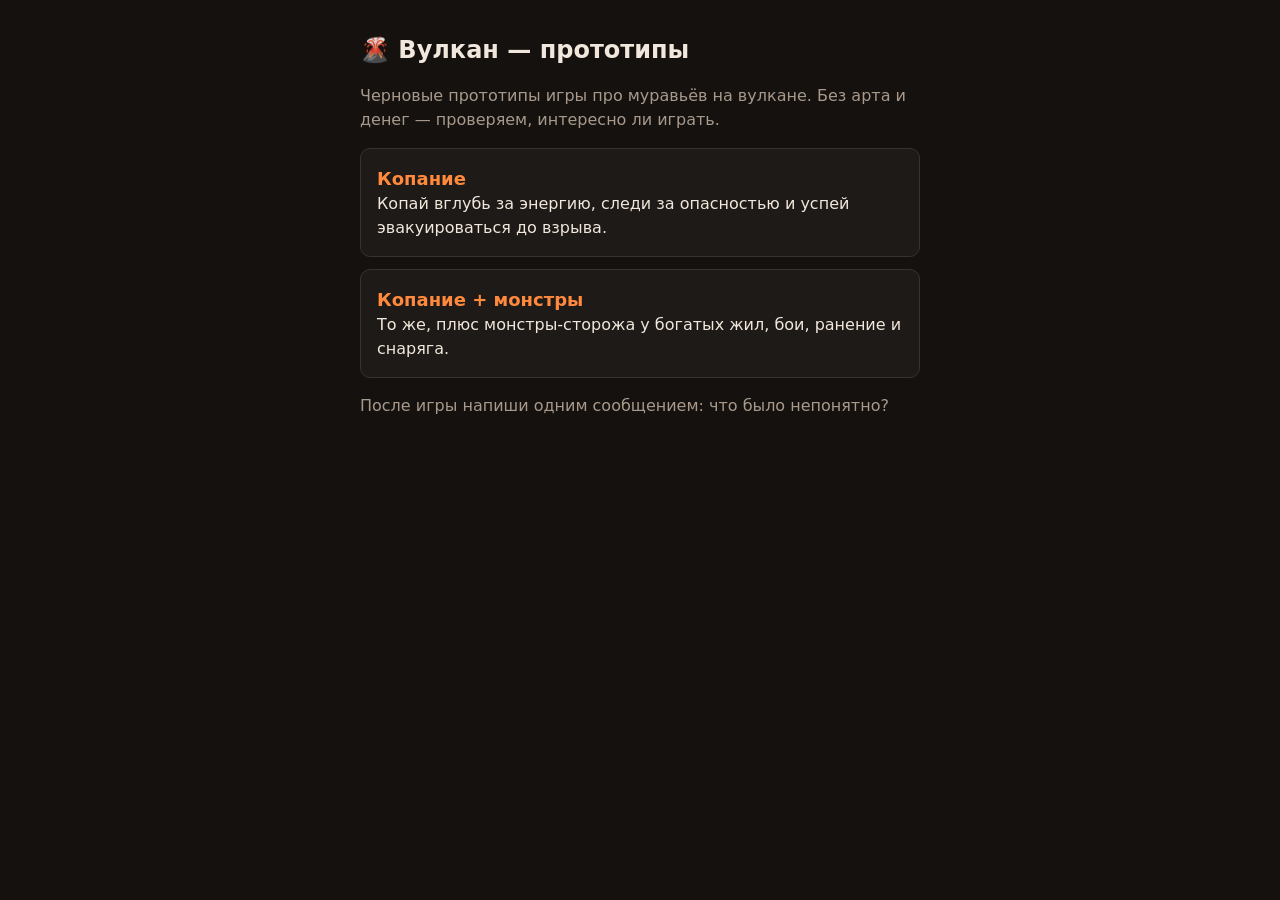
==== index.html @ 86d126c7 "feat: публичные прототипы Volcano Ants (копание, монстры) Копия из prototypes/dig-concept/prototype." ====
<!doctype html>
<html lang="ru">
<head>
<meta charset="utf-8">
<meta name="viewport" content="width=device-width, initial-scale=1">
<title>Вулкан — прототипы</title>
<style>
  body { margin: 0; background: #14110f; color: #f1e7dc; font: 16px/1.5 system-ui, -apple-system, "Segoe UI", sans-serif; }
  main { max-width: 560px; margin: 0 auto; padding: 32px 16px; }
  h1 { font-size: 24px; margin: 0 0 8px; }
  p { color: #a8998b; }
  a.card { display: block; background: #1e1a17; border: 1px solid #3a322c; border-radius: 10px; padding: 16px; margin: 12px 0; color: #f1e7dc; text-decoration: none; }
  a.card:hover { border-color: #ff8a3d; }
  a.card b { color: #ff8a3d; font-size: 18px; }
</style>
</head>
<body>
<main>
  <h1>🌋 Вулкан — прототипы</h1>
  <p>Черновые прототипы игры про муравьёв на вулкане. Без арта и денег — проверяем, интересно ли играть.</p>
  <a class="card" href="dig.html"><b>Копание</b><br>Копай вглубь за энергию, следи за опасностью и успей эвакуироваться до взрыва.</a>
  <a class="card" href="monsters.html"><b>Копание + монстры</b><br>То же, плюс монстры-сторожа у богатых жил, бои, ранение и снаряга.</a>
  <p>После игры напиши одним сообщением: что было непонятно?</p>
</main>
</body>
</html>
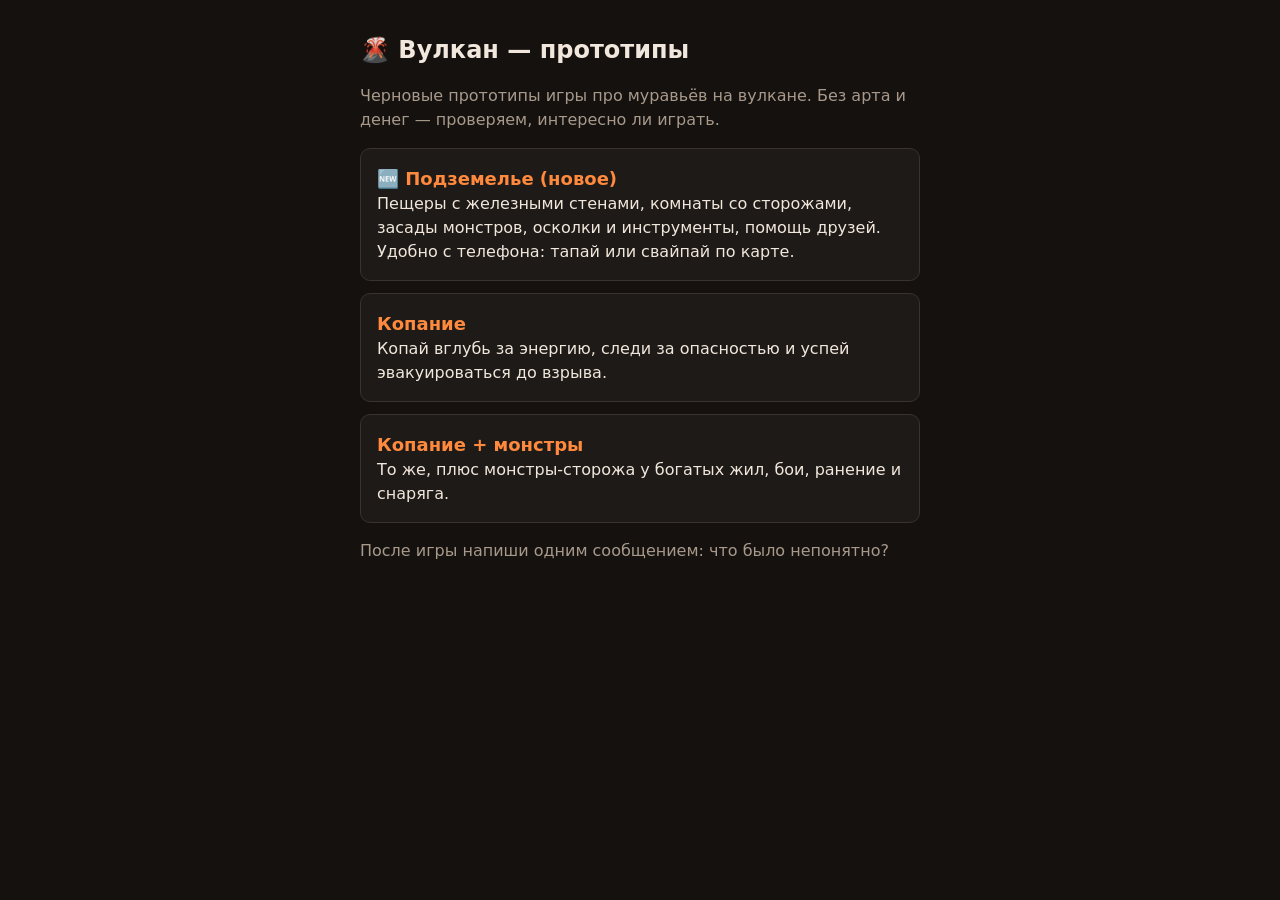
==== commit 8a3f2e9c: "feat: прототип v5 «Подземелье» с мобильным управлением Пещеры, железные стены, комнаты со сторожами," ====
--- a/index.html
+++ b/index.html
@@ -18,6 +18,7 @@
 <main>
   <h1>🌋 Вулкан — прототипы</h1>
   <p>Черновые прототипы игры про муравьёв на вулкане. Без арта и денег — проверяем, интересно ли играть.</p>
+  <a class="card" href="dungeon.html"><b>🆕 Подземелье (новое)</b><br>Пещеры с железными стенами, комнаты со сторожами, засады монстров, осколки и инструменты, помощь друзей. Удобно с телефона: тапай или свайпай по карте.</a>
   <a class="card" href="dig.html"><b>Копание</b><br>Копай вглубь за энергию, следи за опасностью и успей эвакуироваться до взрыва.</a>
   <a class="card" href="monsters.html"><b>Копание + монстры</b><br>То же, плюс монстры-сторожа у богатых жил, бои, ранение и снаряга.</a>
   <p>После игры напиши одним сообщением: что было непонятно?</p>
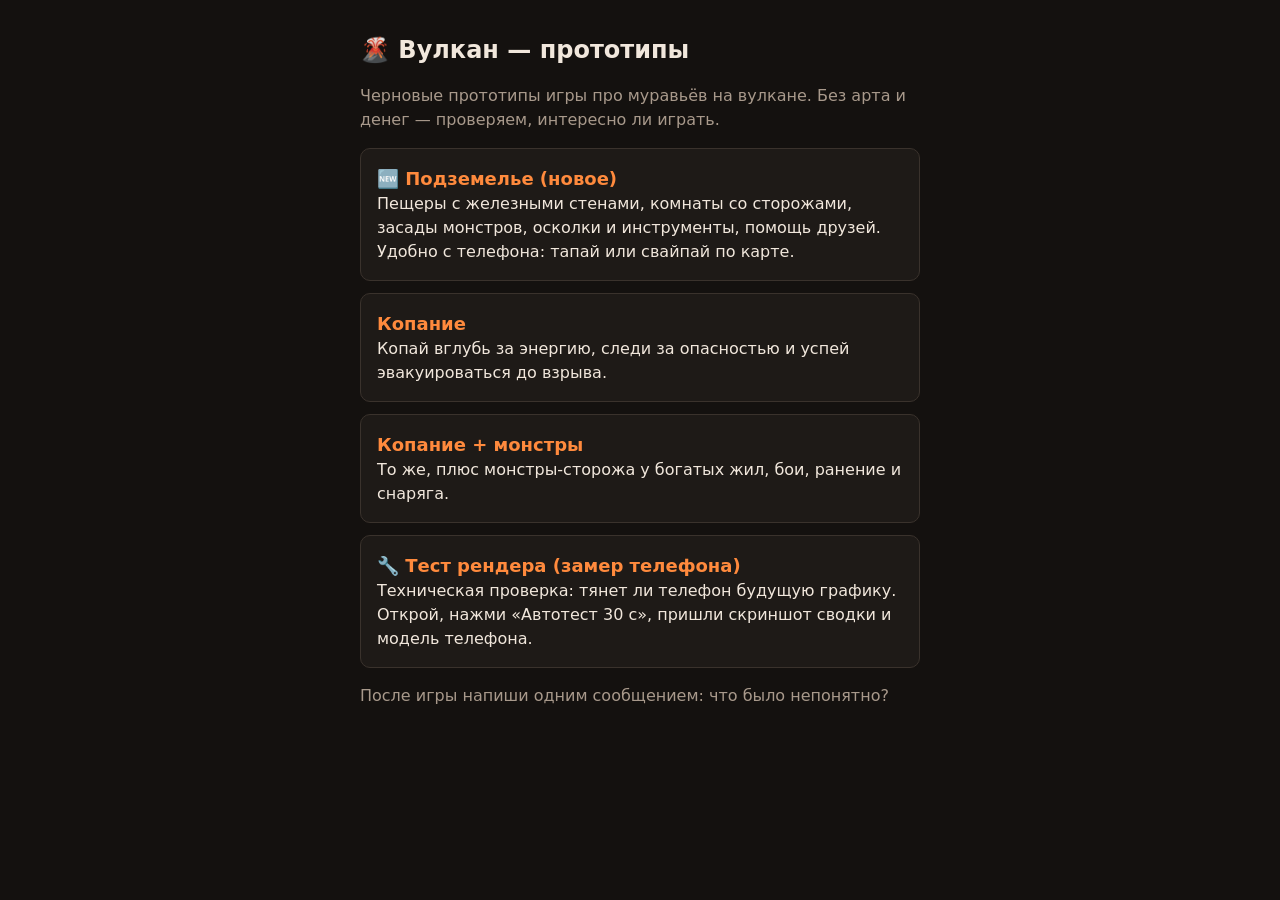
==== commit 4562f333: "feat: спайк рендера (render.html) — замер лимитов арт-библии §8 Co-Authored-By: Claude Opus 5.5 <nor" ====
--- a/index.html
+++ b/index.html
@@ -21,6 +21,7 @@
   <a class="card" href="dungeon.html"><b>🆕 Подземелье (новое)</b><br>Пещеры с железными стенами, комнаты со сторожами, засады монстров, осколки и инструменты, помощь друзей. Удобно с телефона: тапай или свайпай по карте.</a>
   <a class="card" href="dig.html"><b>Копание</b><br>Копай вглубь за энергию, следи за опасностью и успей эвакуироваться до взрыва.</a>
   <a class="card" href="monsters.html"><b>Копание + монстры</b><br>То же, плюс монстры-сторожа у богатых жил, бои, ранение и снаряга.</a>
+  <a class="card" href="render.html"><b>🔧 Тест рендера (замер телефона)</b><br>Техническая проверка: тянет ли телефон будущую графику. Открой, нажми «Автотест 30 с», пришли скриншот сводки и модель телефона.</a>
   <p>После игры напиши одним сообщением: что было непонятно?</p>
 </main>
 </body>
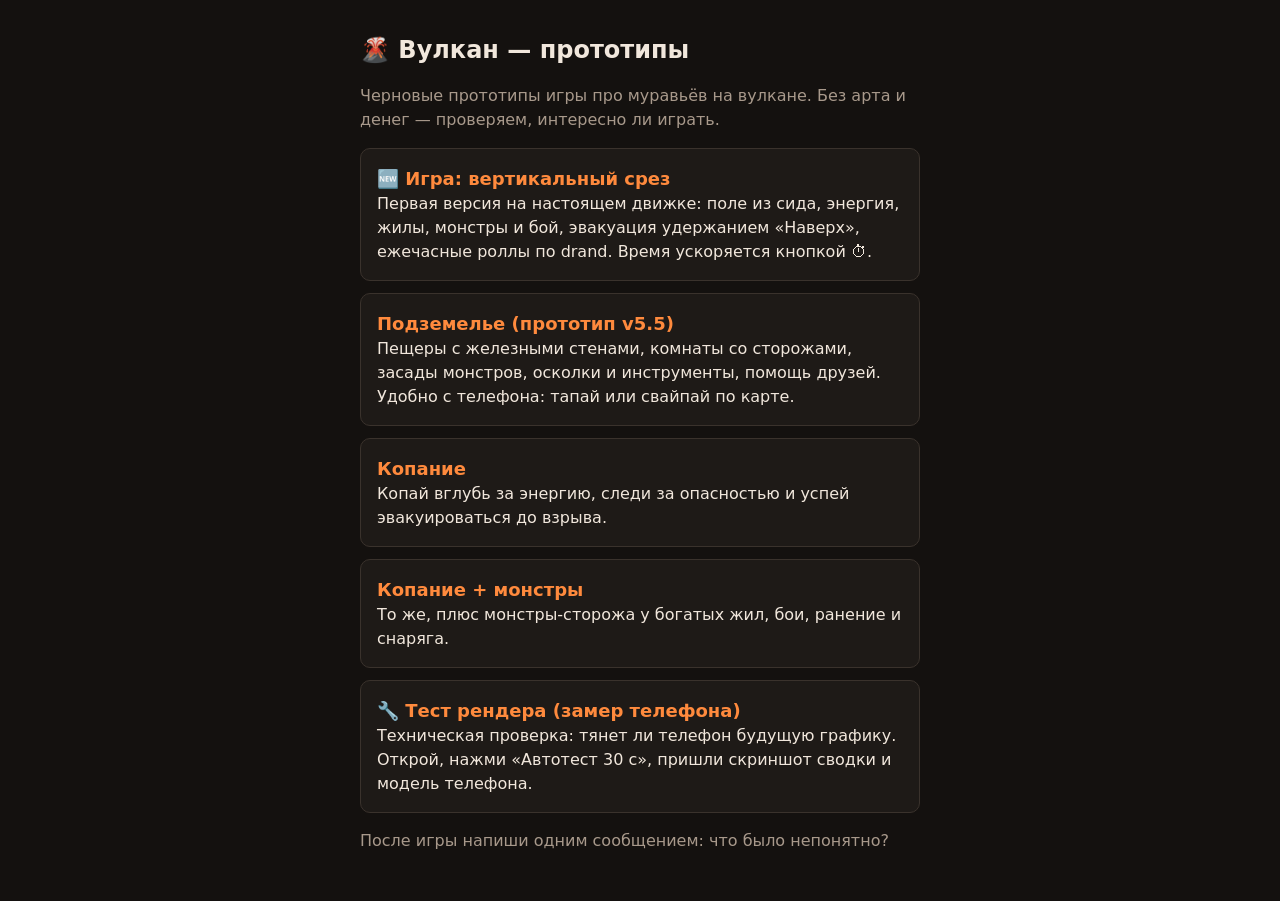
==== commit 79675817: "feat: вертикальный срез на настоящем стеке (slice/) Co-Authored-By: Claude Opus 5.5 <noreply@anthrop" ====
--- a/index.html
+++ b/index.html
@@ -18,7 +18,8 @@
 <main>
   <h1>🌋 Вулкан — прототипы</h1>
   <p>Черновые прототипы игры про муравьёв на вулкане. Без арта и денег — проверяем, интересно ли играть.</p>
-  <a class="card" href="dungeon.html"><b>🆕 Подземелье (новое)</b><br>Пещеры с железными стенами, комнаты со сторожами, засады монстров, осколки и инструменты, помощь друзей. Удобно с телефона: тапай или свайпай по карте.</a>
+  <a class="card" href="slice/"><b>🆕 Игра: вертикальный срез</b><br>Первая версия на настоящем движке: поле из сида, энергия, жилы, монстры и бой, эвакуация удержанием «Наверх», ежечасные роллы по drand. Время ускоряется кнопкой ⏱.</a>
+  <a class="card" href="dungeon.html"><b>Подземелье (прототип v5.5)</b><br>Пещеры с железными стенами, комнаты со сторожами, засады монстров, осколки и инструменты, помощь друзей. Удобно с телефона: тапай или свайпай по карте.</a>
   <a class="card" href="dig.html"><b>Копание</b><br>Копай вглубь за энергию, следи за опасностью и успей эвакуироваться до взрыва.</a>
   <a class="card" href="monsters.html"><b>Копание + монстры</b><br>То же, плюс монстры-сторожа у богатых жил, бои, ранение и снаряга.</a>
   <a class="card" href="render.html"><b>🔧 Тест рендера (замер телефона)</b><br>Техническая проверка: тянет ли телефон будущую графику. Открой, нажми «Автотест 30 с», пришли скриншот сводки и модель телефона.</a>
